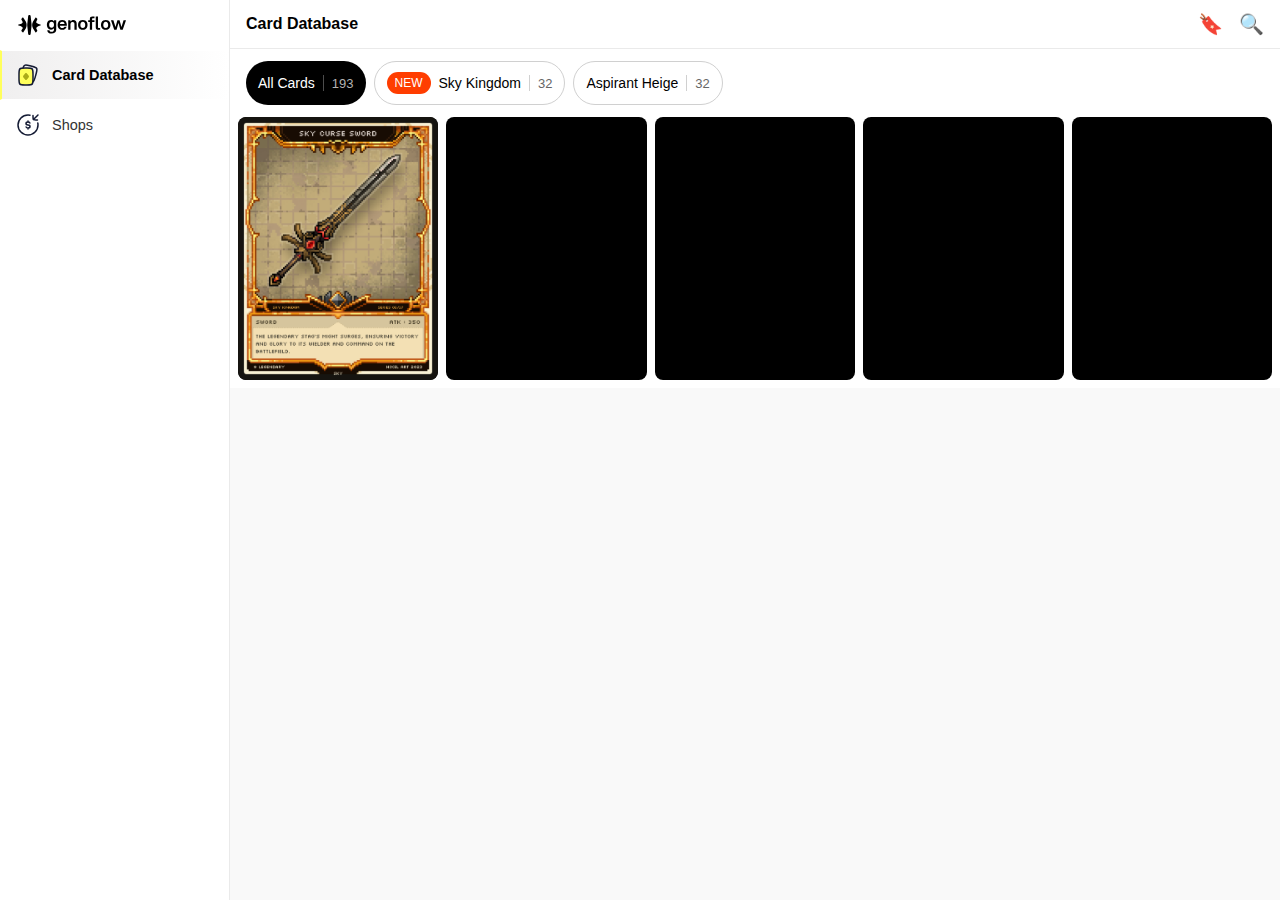
==== index.html @ fde7fc2c "New Born" ====
<!DOCTYPE html>
<html lang="en">
<head>
    <meta charset="UTF-8">
    <meta name="viewport" content="width=device-width, initial-scale=1.0">
    <title>Card Grid</title>
    <link rel="stylesheet" href="css/styles.css">
</head>
<body>
    <div class="layout-container">
        <!-- Sidebar Navigation -->
        <nav class="sidebar" id="sidebar">
            <div class="logo">
                <!-- Logo untuk desktop -->
                <img src="./assets/ic-logo.svg" alt="Logo" class="logo-desktop">
                <!-- Logo untuk mobile -->
                <img src="./assets/ic-logo-symbol.svg" alt="Logo Symbol" class="logo-mobile">
            </div>
            <ul>
                <li><a href="#" class="nav-item" data-page="card-database">
                    <img class="nav-icon idle" src="./assets/nav-card-idle.svg" alt="Card Icon Idle">
                    <img class="nav-icon active" src="./assets/nav-card-active.svg" alt="Card Icon Active" style="display:none;">
                    <span class="nav-text idle">Card Database</span>
                </a></li>
                <li><a href="#" class="nav-item" data-page="shops">
                    <img class="nav-icon idle" src="./assets/nav-money-idle.svg" alt="Shops Icon Idle">
                    <img class="nav-icon active" src="./assets/nav-money-active.svg" alt="Shops Icon Active" style="display:none;">
                    <span class="nav-text idle">Shops</span>
                </a></li>
                <!-- Other nav items -->
            </ul>
        </nav>

        <!-- Main Content Area -->
        <main class="content" id="content-area">
            <!-- Header Section -->
            <header class="header">
                <button class="hamburger" id="hamburger">&#9776;</button>
                <h1 id="page-title">Card Database</h1> <!-- This title will change dynamically -->
                <div class="header-icons">
                    <button class="icon-btn">🔖</button>
                    <button class="icon-btn">🔍</button>
                </div>
            </header>

            <!-- Content will load dynamically here -->
            <div id="page-content"></div>
        </main>
    </div>
    <script src="js/script.js"></script>
</body>
</html>
---- css/styles.css ----
/* Base Styles */
*,
*::after,
*::before {
  padding: 0;
  margin: 0;
  box-sizing: border-box;
}

body {
  font-family: Arial, sans-serif;
  background-color: #FFFFFF;
}

/* Layout Styles */
.layout-container {
  display: flex;
  min-height: 100vh;
}

/* Sidebar Styles */
.sidebar {
  width: 230px;
  background-color: #fff;
  padding: 0px;
  border-right: 1px solid #EAEAEA;
  top: 0;
  position: sticky;
  height: 100vh;
  flex-shrink: 0;
  background-color: white;
  z-index: 1000;
  transform: translateX(0);
  /* Default for desktop */
}

.sidebar.open {
  transform: translateX(0);
  /* Slide-in effect when open */
}

.sidebar.closed {
  transform: translateX(-230px);
  /* Slide-out effect when closed in mobile */
}

.sidebar .logo {
  display: flex;
  /* Enable flexbox */
  justify-content: start;
  /* Horizontal centering */
  align-items: center;
  /* Vertical centering */
  padding-top: 15px;
  padding-bottom: 15px;
  padding-left: 16px;
}

.logo img {
  width: 110px;
  /* Tentukan lebar logo */
  height: auto;
  /* Jaga proporsi tinggi secara otomatis */
}

.logo-desktop {
  width: 110px;
  /* Ukuran logo penuh */
  height: auto;
}

.logo-mobile {
  display: none;
  width: 10px;
  height: auto;
}

.sidebar ul {
  list-style: none;
}

.sidebar ul li {
  margin-bottom: 0px;
}

/* Navigation Links - General Styles */
.sidebar ul li a {
  display: flex;
  align-items: center;
  padding: 12px 16px;
  color: #333;
  font-size: 14.5px;
  text-decoration: none;
  transition: background-color 0.3s ease;
  position: relative;
  border-top: 1px solid #fff;
  border-bottom: 1px solid #fff;
}

/* Icon Styles - Idle and Active */
.sidebar ul li a .nav-icon {
  width: 24px;
  height: 24px;
  margin-right: 12px;
}

.sidebar ul li a .nav-icon.active {
  display: none;
}

/* Navigation Text Styles - Idle and Active */
.sidebar ul li a .nav-text {
  font-size: 14.5px;
  font-weight: normal;
}

.sidebar ul li a.active .nav-text {
  font-weight: bold;
  color: #000;
}

/* When link is active, show active icon and hide idle */
.sidebar ul li a.active .nav-icon.idle {
  display: none;
}

.sidebar ul li a.active .nav-icon.active {
  display: block;
}

/* Active State Styles */
.sidebar ul li a.active {
  background: linear-gradient(90deg, #F0EFEF 0%, #FFFFFF 100%);
  font-weight: bold;
  border-left: 2px solid #FFFF5B;
  padding-left: 14px;
}

/* Hover State Styles */
.sidebar ul li a:hover {
  background-color: #fff;
  border-top: 1px solid #f0f0f0;
  border-bottom: 1px solid #f0f0f0;
  color: #000;
}


/* Content Styles */
.content {
  flex-grow: 1;
  padding: 0px;
  background-color: #f9f9f9;
}

#page-content {
  padding: 0px;
}

/* Header Section */
.header {
  display: flex;
  padding: 12px 16px;
  justify-content: flex-start;
  /* Change from space-between to flex-start */
  align-items: center;
  margin-bottom: 0px;
  border-bottom: 1px solid #EAEAEA;
  /* Border bottom with specified color */

  /* Make header sticky */
  position: sticky;
  top: 0;
  background-color: white;
  /* Ensure the background covers content beneath */
  z-index: 500;
  /* Set a high z-index to ensure it's above other content */
}

.header h1 {
  font-size: 16px;
  margin-right: auto;
}

.header .hamburger {
  margin-right: 12px;
  display: none;
}

.header-icons {
  display: flex;
  gap: 16px;
}

.header-icons .icon-btn {
  background: none;
  border: none;
  cursor: pointer;
  font-size: 20px;
}

/* Filter Section */
.filter {
  display: flex;
  justify-content: flex-start;
  gap: 8px;
  background-color: #FFFFFF;
  padding: 12px 16px;
  margin-bottom: 0px;
  overflow-x: auto;
  /* Allows horizontal scrolling */
  white-space: nowrap;
  /* Prevents content wrapping */
  -webkit-overflow-scrolling: touch;
  /* Smooth scrolling on mobile devices */
}

/* Hide scrollbar for Webkit browsers (Chrome, Safari) */
.filter::-webkit-scrollbar {
  display: none;
}

/* Hide scrollbar for other browsers (Firefox, IE, Edge) */
.filter {
  -ms-overflow-style: none;
  /* IE and Edge */
  scrollbar-width: none;
  /* Firefox */
}

/* Base styles for filter button */
.filter-button {
  display: flex;
  align-items: center;
  font-size: 14px;
  padding: 10px 12px;
  border-radius: 24px;
  border: 1px solid #D0D0D0;
  background: transparent;
  cursor: pointer;
  transition: background-color 0.3s ease;
}

.filter-button .badge {
  background-color: #FF3D00;
  /* Red Badge Color */
  color: white;
  padding: 4px 8px;
  border-radius: 12px;
  font-size: 12px;
  /* Slightly smaller for the badge */
  margin-right: 8px;
}

.filter-button .title {
  font-weight: 500;
  margin-right: 8px;
}

.filter-button .divider {
  width: 1px;
  height: 16px;
  background-color: #D0D0D0;
  margin-right: 8px;
}

.filter-button .total {
  font-weight: 400;
  font-size: 13px;
  color: #666;
}

/* Active state */
.filter-button.active {
  background-color: #000000;
  color: white;
  border: none;
}

.filter-button.active .total {
  color: #B3B3B3;
}

.filter-button.active .divider {
  background-color: rgba(255, 255, 255, 0.3);
  /* White with transparency */
}

/* Hover state */
.filter-button:hover {
  background-color: #F4F4F4;
  border: 0px;
}

/* Idle state */
.filter-button.idle {
  background-color: transparent;
  color: black;
  border: 1px solid #D0D0D0;
}

/* Hover state */
.filter-button.idle:hover {
  background-color: #EFEFEF;
  border: 1px solid #EFEFEF;
}

/* Hover state */
.filter-button.active:hover {
  background-color: #000000;
  border: none;
}

/* Grid Container for Cards */
.grid-container {
  background-color: #FFFFFF;
  display: grid;
  grid-template-columns: repeat(auto-fit, minmax(162px, 1fr));
  grid-gap: 8px;
  padding: 0px 8px 8px 8px;
}

.card {
  width: 100%;
  aspect-ratio: 128 / 168; /* Rasio aspek dari card sesuai gambar */
  background-color: #000000;
  border-radius: 8px;
  overflow: hidden;
  opacity: 0;
  /* Mulai dari tidak terlihat */
  transform: translateY(50px);
  /* Mulai dari posisi agak di bawah */
  transition: opacity 0.5s ease, transform 0.5s ease;
}

.card.show {
  opacity: 1;
  /* Setelah terlihat, opacity menjadi 1 */
  transform: translateY(0);
  /* Kembali ke posisi aslinya */
}

.card img {
  width: 100%;
  height: 100%;
  object-fit: cover;
  transition: transform 0.3s ease;
}

/* Mobile View */
@media (max-width: 768px) {
  .layout-container {
    flex-direction: column;
  }

  /* Narrow sidebar, initially hidden off-screen */
  .sidebar {
    width: 60px;
    /* Narrower sidebar for mobile */
    transform: translateX(-60px);
    /* Slide-out effect (hidden) */
    transition: transform 0.3s ease;
    /* Smooth transition */
    position: fixed;
    /* Sidebar should not push content */
    top: 0;
    height: 100vh;
    /* Ensure sidebar takes up full height */
    z-index: 1000;
    /* Above content */
  }

  /* Sidebar open state (slide in) */
  .sidebar.open {
    transform: translateX(0);
    /* Slide-in effect (visible) */
  }

  .logo-desktop {
    display: none;
  }

  .logo-mobile {
    display: block;
  }

  .sidebar .logo {
    display: flex;
    padding: 6px 12px;
    justify-content: center;
    align-items: center;
  }
  
  .logo img {
    width: 110px;
    height: auto;
    padding: 0px;
  }

  /* Sidebar items layout (centered icons) */
  .sidebar ul li a {
    justify-content: center;
    /* Center the icons */
  }

  /* Hide text in sidebar on mobile */
  .sidebar ul li a .nav-text {
    display: none;
    /* Hide the text labels */
  }

  /* Show hamburger icon on mobile */
  .header .hamburger {
    display: block;
    font-size: 24px;
    background: none;
    border: none;
    cursor: pointer;
  }

  /* Ketika sidebar tertutup, margin-left dihilangkan */
  .content {
    transition: margin-left 0.3s ease;
    /* Tambahkan animasi transisi */
  }

  .sidebar.open+.content {
    margin-left: 60px;
    /* Atur content untuk memberi ruang untuk sidebar saat terbuka */
  }

  .sidebar+.content {
    margin-left: 0;
    /* Reset margin saat sidebar tertutup */
  }

  /* Center icons in the mobile sidebar */
  .sidebar ul li a .nav-icon {
    margin-right: 0;
  }

  /* Adjust sidebar icon size for mobile */
  .sidebar ul li a .nav-icon {
    width: 26px;
    height: 32px;
  }

  .grid-container {
    grid-template-columns: repeat(2, 1fr);
    grid-gap: 8px;
  }
}

/* Open sidebar for mobile */
.sidebar.open {
  display: block;
}
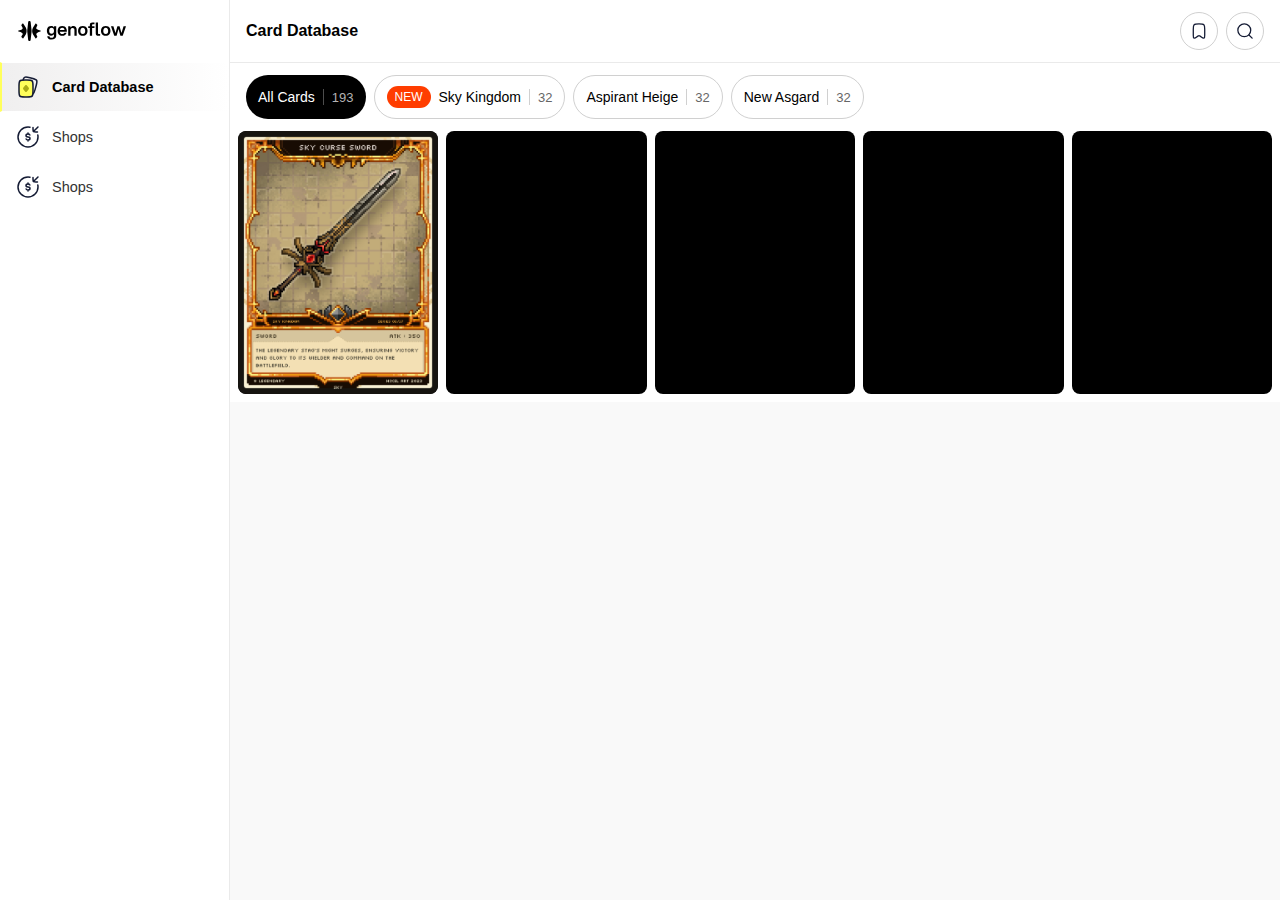
==== commit b60eae8d: "New Updated" ====
--- a/index.html
+++ b/index.html
@@ -27,6 +27,11 @@
                     <img class="nav-icon active" src="./assets/nav-money-active.svg" alt="Shops Icon Active" style="display:none;">
                     <span class="nav-text idle">Shops</span>
                 </a></li>
+                <li><a href="#" class="nav-item" data-page="shops">
+                    <img class="nav-icon idle" src="./assets/nav-money-idle.svg" alt="Shops Icon Idle">
+                    <img class="nav-icon active" src="./assets/nav-money-active.svg" alt="Shops Icon Active" style="display:none;">
+                    <span class="nav-text idle">Shops</span>
+                </a></li>
                 <!-- Other nav items -->
             </ul>
         </nav>
@@ -38,8 +43,12 @@
                 <button class="hamburger" id="hamburger">&#9776;</button>
                 <h1 id="page-title">Card Database</h1> <!-- This title will change dynamically -->
                 <div class="header-icons">
-                    <button class="icon-btn">🔖</button>
-                    <button class="icon-btn">🔍</button>
+                    <button class="icon-btn">
+                        <img src="./assets/ic-action-bookmark.svg" alt="Bookmark Icon">
+                    </button>
+                    <button class="icon-btn">
+                        <img src="./assets/ic-action-search.svg" alt="Search Icon">
+                    </button>
                 </div>
             </header>
 
--- a/css/styles.css
+++ b/css/styles.css
@@ -47,12 +47,9 @@
 .sidebar .logo {
   display: flex;
   /* Enable flexbox */
-  justify-content: start;
-  /* Horizontal centering */
   align-items: center;
-  /* Vertical centering */
-  padding-top: 15px;
-  padding-bottom: 15px;
+  padding-top: 1.32rem;
+  padding-bottom: 1.32rem;
   padding-left: 16px;
 }
 
@@ -188,18 +185,12 @@
 
 .header-icons {
   display: flex;
-  gap: 16px;
-}
-
-.header-icons .icon-btn {
-  background: none;
-  border: none;
-  cursor: pointer;
-  font-size: 20px;
+  gap: 8px;
 }
 
 /* Filter Section */
 .filter {
+  width: 100%; /* Mengisi seluruh lebar container */
   display: flex;
   justify-content: flex-start;
   gap: 8px;
@@ -207,11 +198,9 @@
   padding: 12px 16px;
   margin-bottom: 0px;
   overflow-x: auto;
-  /* Allows horizontal scrolling */
   white-space: nowrap;
-  /* Prevents content wrapping */
   -webkit-overflow-scrolling: touch;
-  /* Smooth scrolling on mobile devices */
+  flex-wrap: nowrap;
 }
 
 /* Hide scrollbar for Webkit browsers (Chrome, Safari) */
@@ -355,18 +344,12 @@
   /* Narrow sidebar, initially hidden off-screen */
   .sidebar {
     width: 60px;
-    /* Narrower sidebar for mobile */
     transform: translateX(-60px);
-    /* Slide-out effect (hidden) */
     transition: transform 0.3s ease;
-    /* Smooth transition */
     position: fixed;
-    /* Sidebar should not push content */
     top: 0;
     height: 100vh;
-    /* Ensure sidebar takes up full height */
     z-index: 1000;
-    /* Above content */
   }
 
   /* Sidebar open state (slide in) */
@@ -385,7 +368,7 @@
 
   .sidebar .logo {
     display: flex;
-    padding: 6px 12px;
+    padding: 0.68rem 1rem;
     justify-content: center;
     align-items: center;
   }
@@ -453,4 +436,29 @@
 /* Open sidebar for mobile */
 .sidebar.open {
   display: block;
+}
+
+.icon-btn {
+  border-radius: 50%;
+  border: 1px solid #D0D0D0;
+  background: transparent;
+  padding: 12px;
+  width: 38px; /* 20px icon + 12px padding on both sides */
+  height: 38px; /* 20px icon + 12px padding on both sides */
+  display: flex;
+  align-items: center;
+  justify-content: center;
+  cursor: pointer;
+}
+
+/* Hover state for the icon buttons */
+.icon-btn:hover {
+  background-color: #f4f4f4;
+  border-color: #cccccc;
+}
+
+/* Styling for the icons inside the buttons */
+.icon-btn img {
+  width: 18px;
+  height: 18px;
 }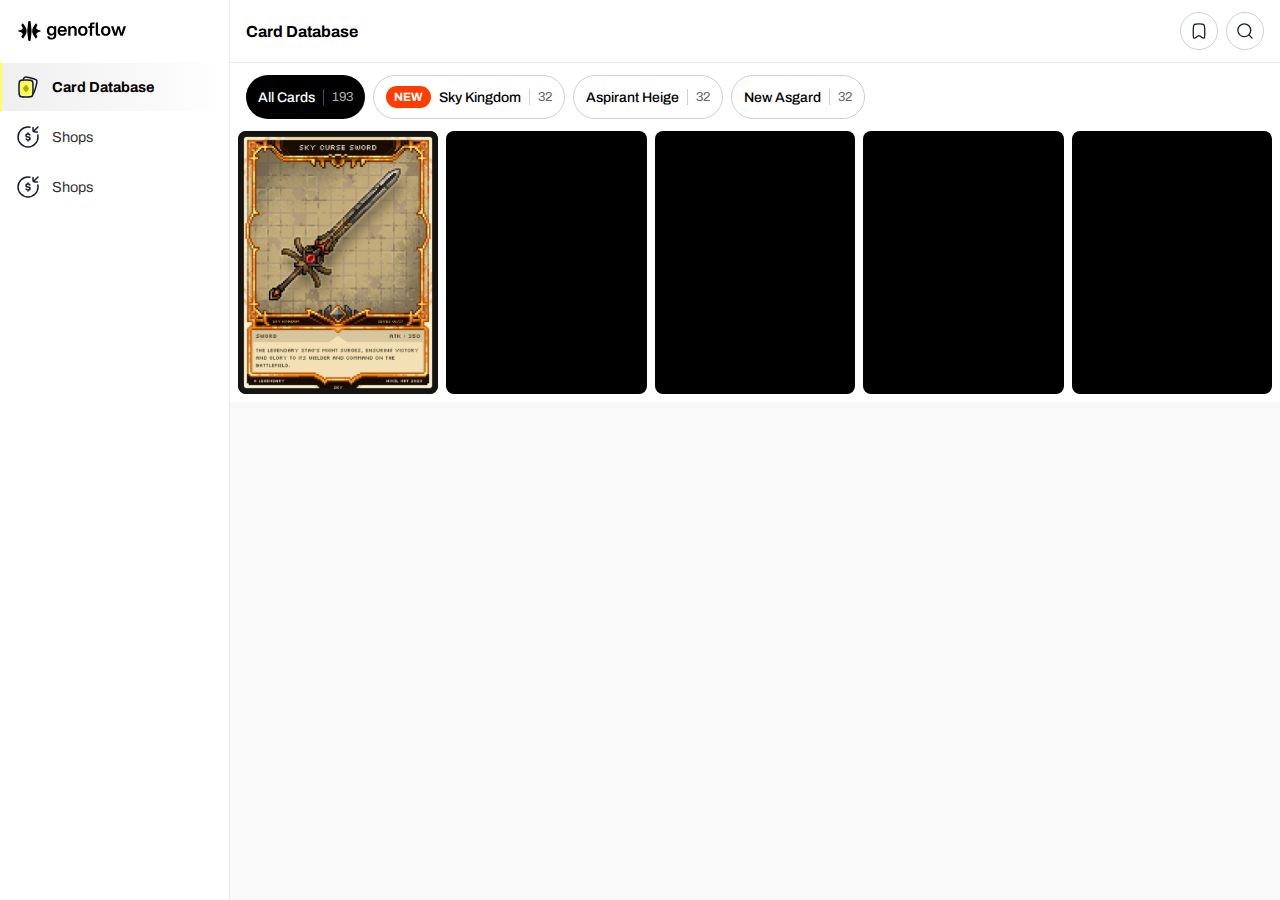
==== commit 5b2ca46b: "Change Font" ====
--- a/index.html
+++ b/index.html
@@ -3,7 +3,10 @@
 <head>
     <meta charset="UTF-8">
     <meta name="viewport" content="width=device-width, initial-scale=1.0">
-    <title>Card Grid</title>
+    <title>Sworpedia Database</title>
+    <link rel="preconnect" href="https://fonts.googleapis.com">
+    <link rel="preconnect" href="https://fonts.gstatic.com" crossorigin>
+    <link href="https://fonts.googleapis.com/css2?family=Archivo:wght@100;200;300;400;500;600;700;800;900&display=swap" rel="stylesheet">
     <link rel="stylesheet" href="css/styles.css">
 </head>
 <body>
--- a/css/styles.css
+++ b/css/styles.css
@@ -8,7 +8,7 @@
 }
 
 body {
-  font-family: Arial, sans-serif;
+  font-family: 'Archivo', sans-serif;
   background-color: #FFFFFF;
 }
 
@@ -227,6 +227,7 @@
   background: transparent;
   cursor: pointer;
   transition: background-color 0.3s ease;
+  font-family: 'Archivo', sans-serif;
 }
 
 .filter-button .badge {
@@ -238,6 +239,8 @@
   font-size: 12px;
   /* Slightly smaller for the badge */
   margin-right: 8px;
+  font-family: 'Archivo', sans-serif;
+  font-weight: 700;
 }
 
 .filter-button .title {
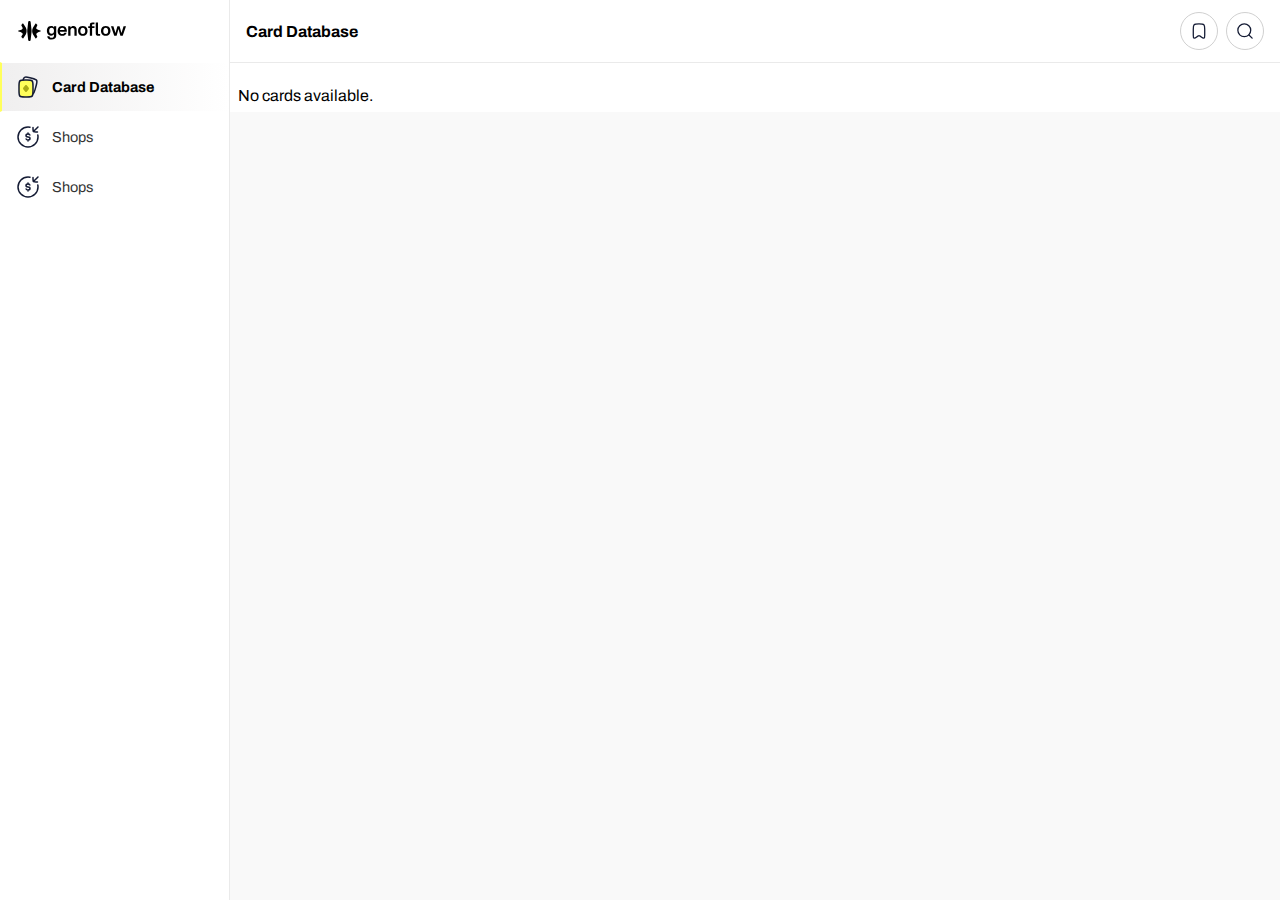
==== commit 5675db2c: "Update baru" ====
--- a/index.html
+++ b/index.html
@@ -43,7 +43,14 @@
         <main class="content" id="content-area">
             <!-- Header Section -->
             <header class="header">
-                <button class="hamburger" id="hamburger">&#9776;</button>
+                <!-- 
+                <button class="icon-btn" id="hamburger">
+                    <img src="./assets/ic-action-hamburger.svg" alt="Bookmark Icon">
+                </button>
+                -->
+                <button class="hamburger" id="hamburger">
+                    <img src="./assets/ic-action-hamburger.svg" alt="Hamburger Icon">
+                </button>
                 <h1 id="page-title">Card Database</h1> <!-- This title will change dynamically -->
                 <div class="header-icons">
                     <button class="icon-btn">
--- a/css/styles.css
+++ b/css/styles.css
@@ -5,6 +5,7 @@
   padding: 0;
   margin: 0;
   box-sizing: border-box;
+  -webkit-tap-highlight-color: transparent;
 }
 
 body {
@@ -181,6 +182,12 @@
 .header .hamburger {
   margin-right: 12px;
   display: none;
+  padding: 0
+}
+
+.header .hamburger img {
+    width: 18px; /* Atur sesuai ukuran yang diinginkan */
+    height: 18px; /* Atur sesuai ukuran yang diinginkan */
 }
 
 .header-icons {
@@ -190,7 +197,8 @@
 
 /* Filter Section */
 .filter {
-  width: 100%; /* Mengisi seluruh lebar container */
+  width: 100%;
+  /* Mengisi seluruh lebar container */
   display: flex;
   justify-content: flex-start;
   gap: 8px;
@@ -246,6 +254,8 @@
 .filter-button .title {
   font-weight: 500;
   margin-right: 8px;
+  color: #000000;
+  /* Warna teks default */
 }
 
 .filter-button .divider {
@@ -263,17 +273,22 @@
 
 /* Active state */
 .filter-button.active {
-  background-color: #000000;
-  color: white;
-  border: none;
+  background-color: #000000 !important;
+  color: white !important;
+  border-radius: 24px !important;
+  border: 1px solid #000000 !important;
+}
+
+.filter-button.active .title {
+  color: #ffffff !important;
 }
 
 .filter-button.active .total {
-  color: #B3B3B3;
+  color: #B3B3B3 !important;
 }
 
 .filter-button.active .divider {
-  background-color: rgba(255, 255, 255, 0.3);
+  background-color: rgba(255, 255, 255, 0.3) !important;
   /* White with transparency */
 }
 
@@ -307,21 +322,19 @@
   background-color: #FFFFFF;
   display: grid;
   grid-template-columns: repeat(auto-fit, minmax(162px, 1fr));
+  /*grid-template-columns: repeat(auto-fit, minmax(162px, 1fr));*/
   grid-gap: 8px;
   padding: 0px 8px 8px 8px;
 }
 
 .card {
   width: 100%;
-  aspect-ratio: 128 / 168; /* Rasio aspek dari card sesuai gambar */
+  aspect-ratio: 128 / 168;
+  /* Rasio aspek dari card sesuai gambar */
   background-color: #000000;
   border-radius: 8px;
   overflow: hidden;
-  opacity: 0;
-  /* Mulai dari tidak terlihat */
-  transform: translateY(50px);
-  /* Mulai dari posisi agak di bawah */
-  transition: opacity 0.5s ease, transform 0.5s ease;
+  opacity: 1;
 }
 
 .card.show {
@@ -375,7 +388,7 @@
     justify-content: center;
     align-items: center;
   }
-  
+
   .logo img {
     width: 110px;
     height: auto;
@@ -397,11 +410,23 @@
   /* Show hamburger icon on mobile */
   .header .hamburger {
     display: block;
-    font-size: 24px;
-    background: none;
-    border: none;
+    border-radius: 50%;
+    border: 1px solid #D0D0D0;
+    background: transparent;
+    padding: 0px;
+    width: 38px;
+    height: 38px;
+    display: flex;
+    align-items: center;
+    justify-content: center;
     cursor: pointer;
-  }
+    -webkit-tap-highlight-color: transparent;
+  }
+
+  .header .hamburger img {
+    width: 18px; /* Atur sesuai ukuran yang diinginkan */
+    height: 18px; /* Atur sesuai ukuran yang diinginkan */
+}
 
   /* Ketika sidebar tertutup, margin-left dihilangkan */
   .content {
@@ -434,6 +459,12 @@
     grid-template-columns: repeat(2, 1fr);
     grid-gap: 8px;
   }
+
+  .grid-container.skeleton {
+    grid-template-columns: repeat(2, 1fr);
+    grid-gap: 8px;
+  }
+
 }
 
 /* Open sidebar for mobile */
@@ -445,13 +476,14 @@
   border-radius: 50%;
   border: 1px solid #D0D0D0;
   background: transparent;
-  padding: 12px;
-  width: 38px; /* 20px icon + 12px padding on both sides */
-  height: 38px; /* 20px icon + 12px padding on both sides */
+  padding: 8px;
+  width: 38px;
+  height: 38px;
   display: flex;
   align-items: center;
   justify-content: center;
   cursor: pointer;
+  -webkit-tap-highlight-color: transparent;
 }
 
 /* Hover state for the icon buttons */
@@ -464,4 +496,54 @@
 .icon-btn img {
   width: 18px;
   height: 18px;
+}
+
+/* Shimmer effect keyframes */
+@keyframes shimmer {
+  0% {
+    background-position: -468px 0;
+  }
+
+  100% {
+    background-position: 468px 0;
+  }
+}
+
+/* Skeleton card styles */
+.skeleton-card {
+  width: 100%;
+  aspect-ratio: 128 / 168;
+  /* Sama seperti card */
+  background-color: #f6f7f8;
+  background-image: linear-gradient(to right,
+      #f6f7f8 0%,
+      #e0e0e0 20%,
+      #f6f7f8 40%,
+      #f6f7f8 100%);
+  background-repeat: no-repeat;
+  background-size: 800px 800px;
+  display: inline-block;
+  position: relative;
+  border-radius: 8px;
+  overflow: hidden;
+  animation: shimmer 1.2s infinite linear;
+}
+
+/* Optionally, for a better loading experience, you can add a shimmer animation delay for multiple skeletons */
+.skeleton-card:nth-child(1) {
+  animation-delay: 0.2s;
+}
+
+.skeleton-card:nth-child(2) {
+  animation-delay: 0.4s;
+}
+
+.skeleton-card:nth-child(3) {
+  animation-delay: 0.6s;
+}
+
+/* Make the grid align skeletons just like it aligns real cards */
+.grid-container.skeleton {
+  grid-template-columns: repeat(auto-fit, minmax(162px, 1fr));
+  grid-gap: 8px;
 }